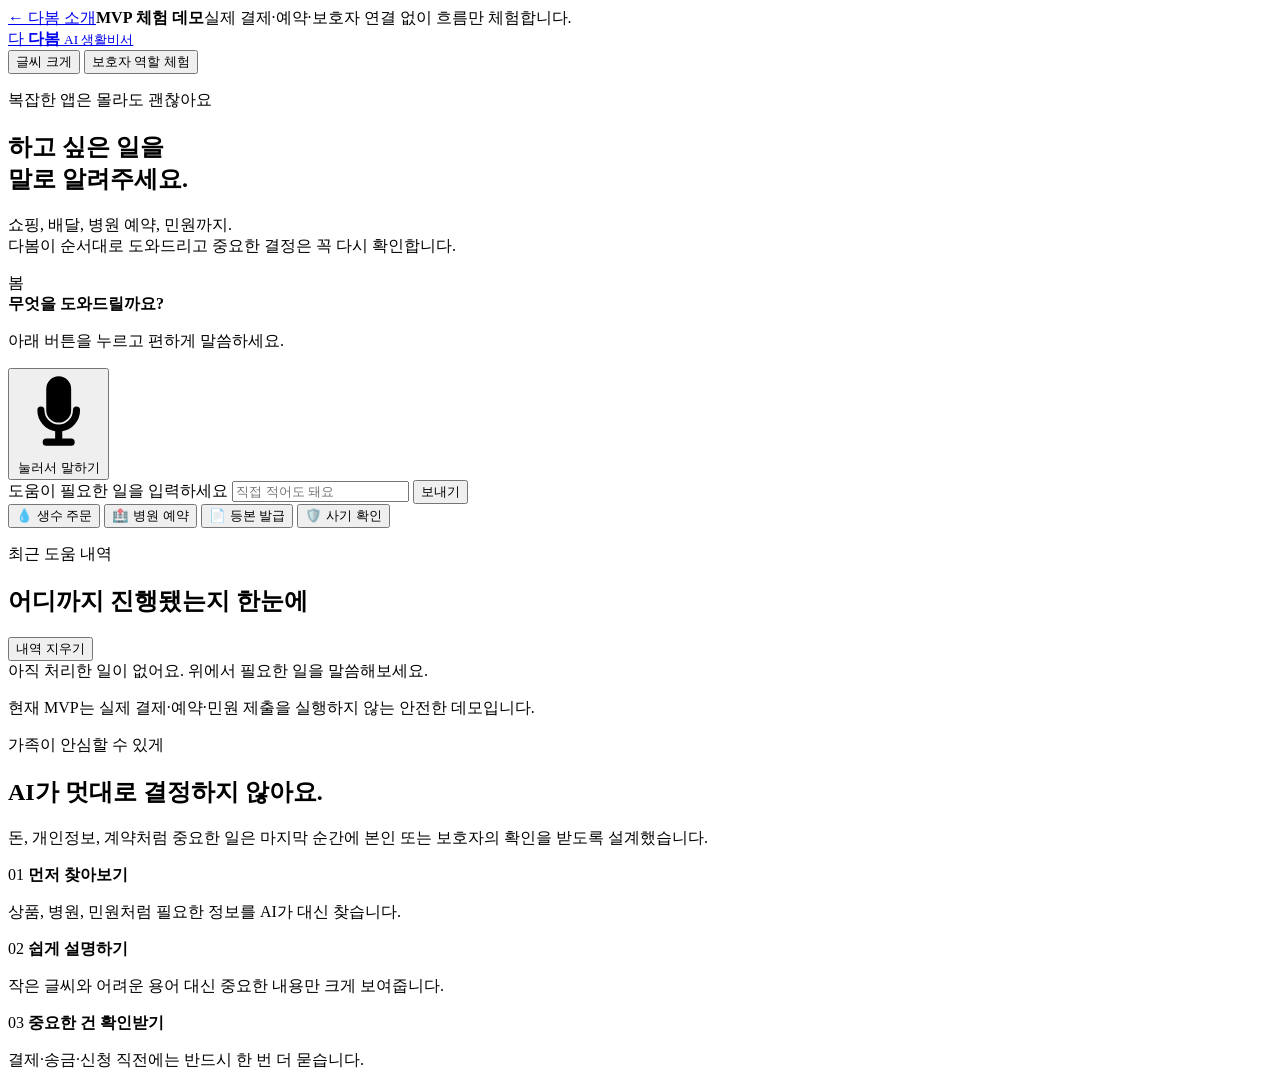
==== demo/index.html @ bb82bfc0 "Add interactive prototype demo page" ====
<!doctype html>
<html lang="ko">
  <head>
    <meta charset="UTF-8" />
    <meta name="viewport" content="width=device-width, initial-scale=1.0" />
    <meta name="theme-color" content="#f7f4ed" />
    <title>다봄 · MVP 체험 데모</title>
    <link rel="stylesheet" href="./styles.css" />
  </head>
  <body><aside class="demo-banner"><a href="../index.html" target="_top">← 다봄 소개</a><strong>MVP 체험 데모</strong><span>실제 결제·예약·보호자 연결 없이 흐름만 체험합니다.</span></aside>
    <div class="app-shell">
      <header class="topbar">
        <a class="brand" href="#" aria-label="다봄 홈">
          <span class="brand-mark" aria-hidden="true">다</span>
          <span>
            <strong>다봄</strong>
            <small>AI 생활비서</small>
          </span>
        </a>
        <div class="top-actions">
          <button class="text-button" id="fontToggle" type="button" aria-pressed="false">글씨 크게</button>
          <button class="guardian-pill" id="guardianButton" type="button">
            <span class="status-dot"></span>
            보호자 역할 체험
          </button>
        </div>
      </header>

      <main>
        <section class="hero" aria-labelledby="heroTitle">
          <div class="hero-copy">
            <p class="eyebrow">복잡한 앱은 몰라도 괜찮아요</p>
            <h1 id="heroTitle">하고 싶은 일을<br /><span>말로 알려주세요.</span></h1>
            <p class="hero-description">
              쇼핑, 배달, 병원 예약, 민원까지.<br />다봄이 순서대로 도와드리고 중요한 결정은 꼭 다시 확인합니다.
            </p>
          </div>

          <div class="assistant-card" id="assistantCard">
            <div class="assistant-status" aria-live="polite">
              <span class="assistant-avatar" aria-hidden="true">봄</span>
              <div>
                <strong id="assistantTitle">무엇을 도와드릴까요?</strong>
                <p id="assistantSubtitle">아래 버튼을 누르고 편하게 말씀하세요.</p>
              </div>
            </div>

            <button class="voice-button" id="voiceButton" type="button" aria-label="음성으로 요청하기">
              <svg viewBox="0 0 24 24" aria-hidden="true">
                <path d="M12 14.5a3.5 3.5 0 0 0 3.5-3.5V5a3.5 3.5 0 1 0-7 0v6a3.5 3.5 0 0 0 3.5 3.5Zm6-3.5a1 1 0 1 0-2 0 4 4 0 1 1-8 0 1 1 0 1 0-2 0 6 6 0 0 0 5 5.91V19H8.5a1 1 0 1 0 0 2h7a1 1 0 1 0 0-2H13v-2.09A6 6 0 0 0 18 11Z" />
              </svg>
              <span>눌러서 말하기</span>
            </button>

            <form class="request-form" id="requestForm">
              <label class="sr-only" for="requestInput">도움이 필요한 일을 입력하세요</label>
              <input id="requestInput" name="request" autocomplete="off" placeholder="직접 적어도 돼요" />
              <button type="submit">보내기</button>
            </form>

            <div class="quick-requests" aria-label="요청 예시">
              <button type="button" data-request="생수 한 박스 주문해줘">💧 생수 주문</button>
              <button type="button" data-request="내일 오전에 정형외과 예약하고 싶어">🏥 병원 예약</button>
              <button type="button" data-request="주민등록등본이 필요해">📄 등본 발급</button>
              <button type="button" data-request="이 문자가 사기인지 봐줘">🛡️ 사기 확인</button>
            </div>
          </div>
        </section>

        <section class="workflow-section" id="workflowSection" hidden aria-live="polite">
          <div class="section-heading">
            <div>
              <p class="eyebrow">지금 도와드리는 일</p>
              <h2 id="taskHeading">요청을 확인했어요</h2>
            </div>
            <span class="safety-badge" id="safetyBadge">안전 확인 중</span>
          </div>

          <div class="workflow-grid">
            <article class="task-card">
              <div class="task-icon" id="taskIcon">✓</div>
              <div>
                <p class="task-label" id="taskLabel">생활 요청</p>
                <h3 id="taskSummary">요청 내용을 정리하고 있어요.</h3>
                <p id="taskDetail">다봄이 필요한 단계를 안전하게 확인합니다.</p>
              </div>
            </article>

            <ol class="steps" id="stepsList"></ol>
          </div>

          <div class="action-panel" id="actionPanel">
            <div>
              <strong id="actionTitle">다음 단계로 진행할까요?</strong>
              <p id="actionDescription">실제 결제나 개인정보 변경 전에는 반드시 다시 확인합니다.</p>
            </div>
            <div class="action-buttons">
              <button class="secondary-button" id="cancelTask" type="button">그만하기</button>
              <button class="primary-button" id="continueTask" type="button">계속하기</button>
            </div>
          </div>
        </section>

        <section class="history-section" aria-labelledby="historyTitle">
          <div class="section-heading history-heading">
            <div>
              <p class="eyebrow">최근 도움 내역</p>
              <h2 id="historyTitle">어디까지 진행됐는지 한눈에</h2>
            </div>
            <button class="text-button" id="clearHistory" type="button">내역 지우기</button>
          </div>
          <div class="history-list" id="historyList">
            <div class="history-empty">아직 처리한 일이 없어요. 위에서 필요한 일을 말씀해보세요.</div>
          </div>
          <p class="demo-note">현재 MVP는 실제 결제·예약·민원 제출을 실행하지 않는 안전한 데모입니다.</p>
        </section>

        <section class="trust-section" aria-labelledby="trustTitle">
          <div class="trust-copy">
            <p class="eyebrow">가족이 안심할 수 있게</p>
            <h2 id="trustTitle">AI가 멋대로 결정하지 않아요.</h2>
            <p>돈, 개인정보, 계약처럼 중요한 일은 마지막 순간에 본인 또는 보호자의 확인을 받도록 설계했습니다.</p>
          </div>
          <div class="trust-cards">
            <article>
              <span>01</span>
              <strong>먼저 찾아보기</strong>
              <p>상품, 병원, 민원처럼 필요한 정보를 AI가 대신 찾습니다.</p>
            </article>
            <article>
              <span>02</span>
              <strong>쉽게 설명하기</strong>
              <p>작은 글씨와 어려운 용어 대신 중요한 내용만 크게 보여줍니다.</p>
            </article>
            <article>
              <span>03</span>
              <strong>중요한 건 확인받기</strong>
              <p>결제·송금·신청 직전에는 반드시 한 번 더 묻습니다.</p>
            </article>
          </div>
        </section>
      </main>
    </div>

    <div class="modal-backdrop" id="guardianModal" hidden>
      <section class="modal" role="dialog" aria-modal="true" aria-labelledby="modalTitle">
        <button class="modal-close" id="modalClose" type="button" aria-label="닫기">×</button>
        <div class="modal-icon" aria-hidden="true">👨‍👩‍👧</div>
        <p class="eyebrow">보호자 확인</p>
        <h2 id="modalTitle">중요한 단계라서 보호자에게 확인할게요.</h2>
        <p id="modalText">이 요청을 가족에게 보내 확인받습니다.</p>
        <div class="approval-box">
          <span>보낼 내용</span>
          <strong id="approvalRequest">요청 내용</strong>
        </div>
        <div id="requestApprovalActions">
          <button class="primary-button full" id="sendApproval" type="button">보호자에게 승인 요청 보내기</button>
          <button class="secondary-button full" id="selfConfirm" type="button">제가 직접 확인할게요</button>
        </div>
        <div class="guardian-review-actions" id="guardianReviewActions" hidden>
          <button class="secondary-button" id="guardianReject" type="button">거절하기</button>
          <button class="primary-button" id="guardianApprove" type="button">승인하기</button>
        </div>
      </section>
    </div>

    <div class="toast" id="toast" role="status" aria-live="polite"></div>
    <script type="module" src="./app.js"></script>
  </body>
</html>
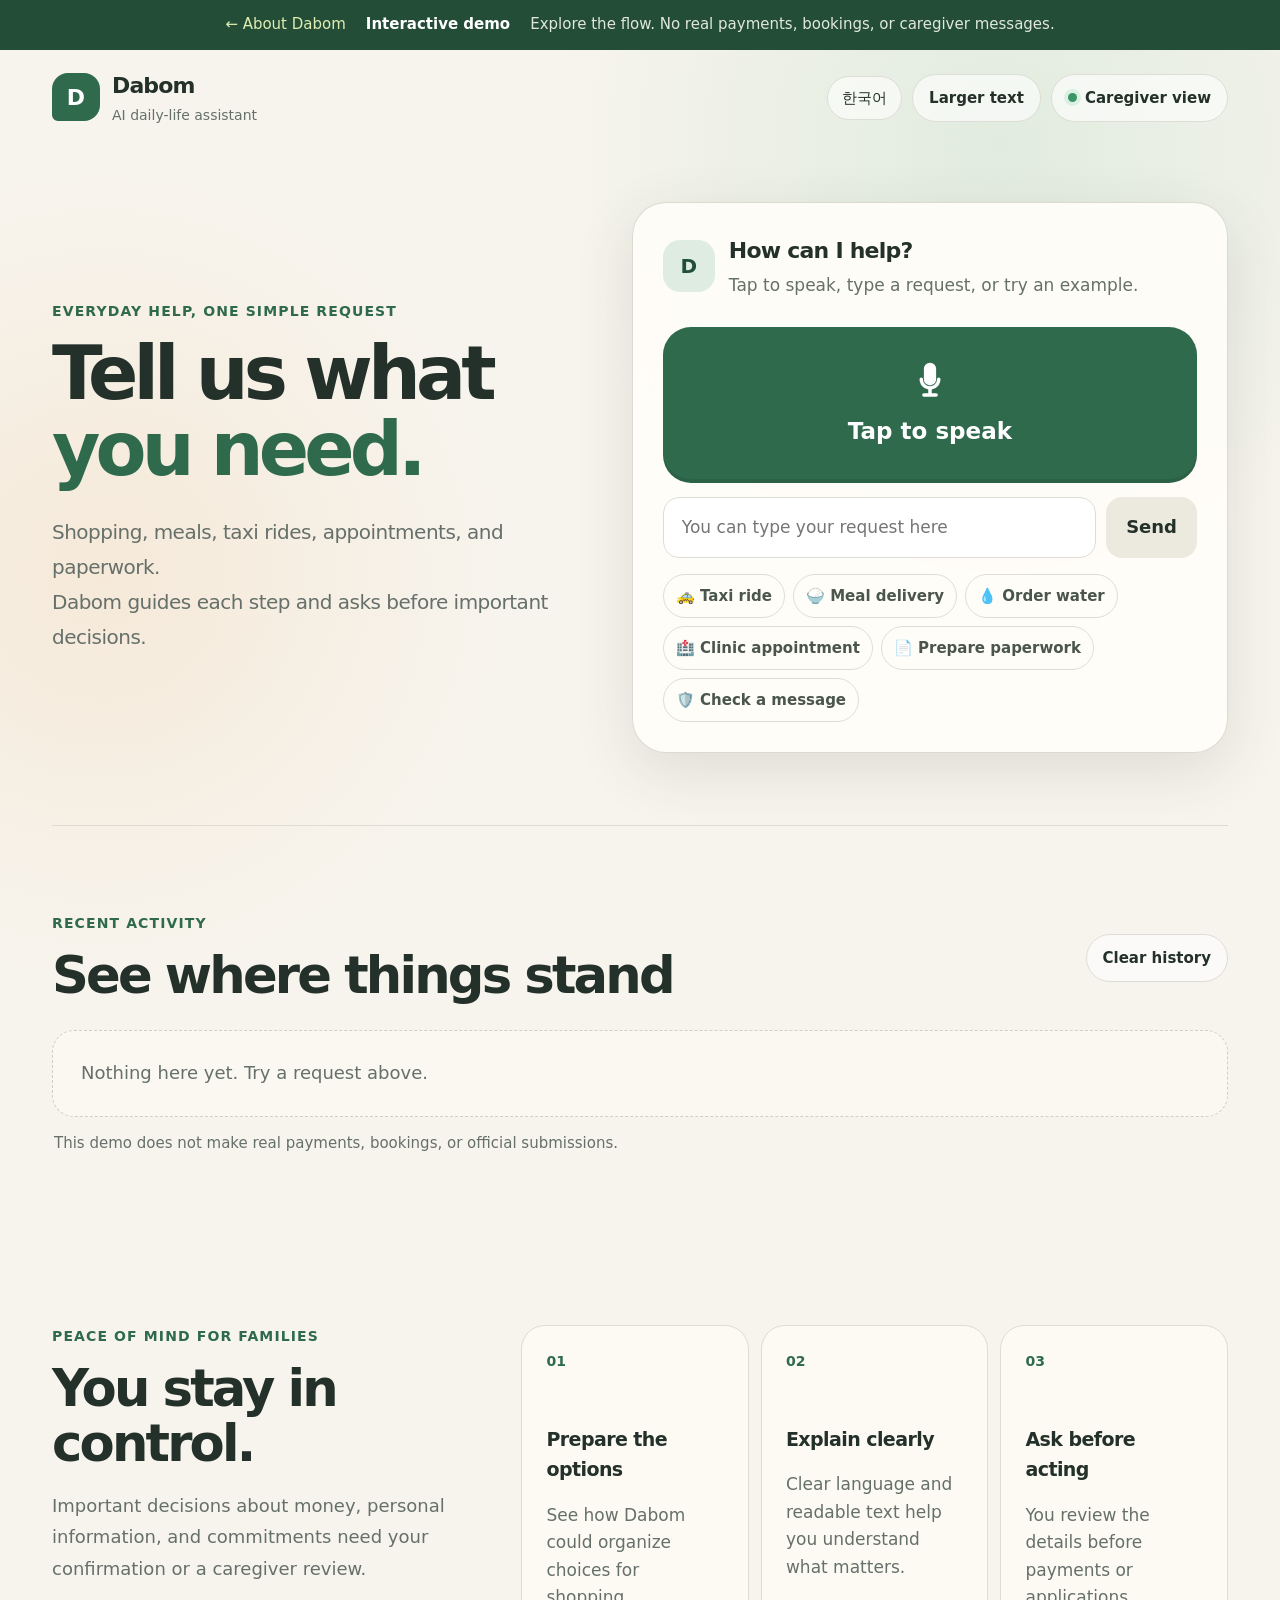
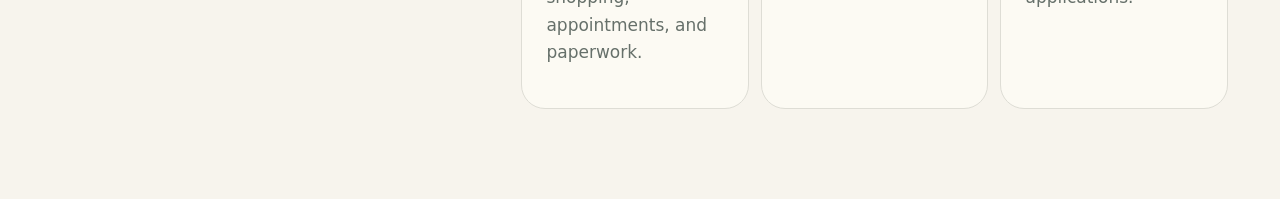
==== commit af564a0f: "Upgrade Dabom launch website, bilingual demos, and product brief" ====
--- a/demo/index.html
+++ b/demo/index.html
@@ -1,27 +1,27 @@
 <!doctype html>
-<html lang="ko">
+<html lang="en">
   <head>
     <meta charset="UTF-8" />
     <meta name="viewport" content="width=device-width, initial-scale=1.0" />
     <meta name="theme-color" content="#f7f4ed" />
-    <title>다봄 · MVP 체험 데모</title>
+    <title>Dabom · Interactive demo</title>
     <link rel="stylesheet" href="./styles.css" />
   </head>
-  <body><aside class="demo-banner"><a href="../index.html" target="_top">← 다봄 소개</a><strong>MVP 체험 데모</strong><span>실제 결제·예약·보호자 연결 없이 흐름만 체험합니다.</span></aside>
+  <body><aside class="demo-banner"><a href="../index.html" target="_top">← About Dabom</a><strong>Interactive demo</strong><span>Explore the flow. No real payments, bookings, or caregiver messages.</span></aside>
     <div class="app-shell">
       <header class="topbar">
-        <a class="brand" href="#" aria-label="다봄 홈">
-          <span class="brand-mark" aria-hidden="true">다</span>
+        <a class="brand" href="#" aria-label="Dabom home">
+          <span class="brand-mark" aria-hidden="true">D</span>
           <span>
-            <strong>다봄</strong>
-            <small>AI 생활비서</small>
+            <strong>Dabom</strong>
+            <small>AI daily-life assistant</small>
           </span>
         </a>
-        <div class="top-actions">
-          <button class="text-button" id="fontToggle" type="button" aria-pressed="false">글씨 크게</button>
+        <div class="top-actions"><a class="text-button language-switch" id="languageSwitch" href="./ko.html" lang="ko">한국어</a>
+          <button class="text-button" id="fontToggle" type="button" aria-pressed="false">Larger text</button>
           <button class="guardian-pill" id="guardianButton" type="button">
             <span class="status-dot"></span>
-            보호자 역할 체험
+            Caregiver view
           </button>
         </div>
       </header>
@@ -29,40 +29,40 @@
       <main>
         <section class="hero" aria-labelledby="heroTitle">
           <div class="hero-copy">
-            <p class="eyebrow">복잡한 앱은 몰라도 괜찮아요</p>
-            <h1 id="heroTitle">하고 싶은 일을<br /><span>말로 알려주세요.</span></h1>
+            <p class="eyebrow">EVERYDAY HELP, ONE SIMPLE REQUEST</p>
+            <h1 id="heroTitle">Tell us what<br /><span>you need.</span></h1>
             <p class="hero-description">
-              쇼핑, 배달, 병원 예약, 민원까지.<br />다봄이 순서대로 도와드리고 중요한 결정은 꼭 다시 확인합니다.
+              Shopping, meals, taxi rides, appointments, and paperwork.<br />Dabom guides each step and asks before important decisions.
             </p>
           </div>
 
           <div class="assistant-card" id="assistantCard">
             <div class="assistant-status" aria-live="polite">
-              <span class="assistant-avatar" aria-hidden="true">봄</span>
+              <span class="assistant-avatar" aria-hidden="true">D</span>
               <div>
-                <strong id="assistantTitle">무엇을 도와드릴까요?</strong>
-                <p id="assistantSubtitle">아래 버튼을 누르고 편하게 말씀하세요.</p>
+                <strong id="assistantTitle">How can I help?</strong>
+                <p id="assistantSubtitle">Tap to speak, type a request, or try an example.</p>
               </div>
             </div>
 
-            <button class="voice-button" id="voiceButton" type="button" aria-label="음성으로 요청하기">
+            <button class="voice-button" id="voiceButton" type="button" aria-label="Make a voice request">
               <svg viewBox="0 0 24 24" aria-hidden="true">
                 <path d="M12 14.5a3.5 3.5 0 0 0 3.5-3.5V5a3.5 3.5 0 1 0-7 0v6a3.5 3.5 0 0 0 3.5 3.5Zm6-3.5a1 1 0 1 0-2 0 4 4 0 1 1-8 0 1 1 0 1 0-2 0 6 6 0 0 0 5 5.91V19H8.5a1 1 0 1 0 0 2h7a1 1 0 1 0 0-2H13v-2.09A6 6 0 0 0 18 11Z" />
               </svg>
-              <span>눌러서 말하기</span>
+              <span>Tap to speak</span>
             </button>
 
             <form class="request-form" id="requestForm">
-              <label class="sr-only" for="requestInput">도움이 필요한 일을 입력하세요</label>
-              <input id="requestInput" name="request" autocomplete="off" placeholder="직접 적어도 돼요" />
-              <button type="submit">보내기</button>
+              <label class="sr-only" for="requestInput">Enter what you need help with</label>
+              <input id="requestInput" name="request" autocomplete="off" placeholder="You can type your request here" />
+              <button type="submit">Send</button>
             </form>
 
-            <div class="quick-requests" aria-label="요청 예시">
-              <button type="button" data-request="생수 한 박스 주문해줘">💧 생수 주문</button>
-              <button type="button" data-request="내일 오전에 정형외과 예약하고 싶어">🏥 병원 예약</button>
-              <button type="button" data-request="주민등록등본이 필요해">📄 등본 발급</button>
-              <button type="button" data-request="이 문자가 사기인지 봐줘">🛡️ 사기 확인</button>
+            <div class="quick-requests" aria-label="Example requests"><button type="button" data-request="Help me get a taxi to the hospital">🚕 Taxi ride</button><button type="button" data-request="Help me order dinner for delivery">🍚 Meal delivery</button>
+              <button type="button" data-request="Order a case of water">💧 Order water</button>
+              <button type="button" data-request="Help me book a clinic appointment tomorrow morning">🏥 Clinic appointment</button>
+              <button type="button" data-request="Help me prepare a residence certificate">📄 Prepare paperwork</button>
+              <button type="button" data-request="Check if this message is a scam">🛡️ Check a message</button>
             </div>
           </div>
         </section>
@@ -70,19 +70,19 @@
         <section class="workflow-section" id="workflowSection" hidden aria-live="polite">
           <div class="section-heading">
             <div>
-              <p class="eyebrow">지금 도와드리는 일</p>
-              <h2 id="taskHeading">요청을 확인했어요</h2>
+              <p class="eyebrow">YOUR CURRENT REQUEST</p>
+              <h2 id="taskHeading">Your request is ready</h2>
             </div>
-            <span class="safety-badge" id="safetyBadge">안전 확인 중</span>
+            <span class="safety-badge" id="safetyBadge">Checking the next step</span>
           </div>
 
           <div class="workflow-grid">
             <article class="task-card">
               <div class="task-icon" id="taskIcon">✓</div>
               <div>
-                <p class="task-label" id="taskLabel">생활 요청</p>
-                <h3 id="taskSummary">요청 내용을 정리하고 있어요.</h3>
-                <p id="taskDetail">다봄이 필요한 단계를 안전하게 확인합니다.</p>
+                <p class="task-label" id="taskLabel">Everyday request</p>
+                <h3 id="taskSummary">Preparing clear next steps.</h3>
+                <p id="taskDetail">Dabom checks the steps with you.</p>
               </div>
             </article>
 
@@ -91,12 +91,12 @@
 
           <div class="action-panel" id="actionPanel">
             <div>
-              <strong id="actionTitle">다음 단계로 진행할까요?</strong>
-              <p id="actionDescription">실제 결제나 개인정보 변경 전에는 반드시 다시 확인합니다.</p>
+              <strong id="actionTitle">Ready for the next step?</strong>
+              <p id="actionDescription">Payments and personal information changes always need confirmation.</p>
             </div>
             <div class="action-buttons">
-              <button class="secondary-button" id="cancelTask" type="button">그만하기</button>
-              <button class="primary-button" id="continueTask" type="button">계속하기</button>
+              <button class="secondary-button" id="cancelTask" type="button">Cancel</button>
+              <button class="primary-button" id="continueTask" type="button">Continue</button>
             </div>
           </div>
         </section>
@@ -104,38 +104,38 @@
         <section class="history-section" aria-labelledby="historyTitle">
           <div class="section-heading history-heading">
             <div>
-              <p class="eyebrow">최근 도움 내역</p>
-              <h2 id="historyTitle">어디까지 진행됐는지 한눈에</h2>
+              <p class="eyebrow">RECENT ACTIVITY</p>
+              <h2 id="historyTitle">See where things stand</h2>
             </div>
-            <button class="text-button" id="clearHistory" type="button">내역 지우기</button>
+            <button class="text-button" id="clearHistory" type="button">Clear history</button>
           </div>
           <div class="history-list" id="historyList">
-            <div class="history-empty">아직 처리한 일이 없어요. 위에서 필요한 일을 말씀해보세요.</div>
+            <div class="history-empty">Nothing here yet. Try a request above.</div>
           </div>
-          <p class="demo-note">현재 MVP는 실제 결제·예약·민원 제출을 실행하지 않는 안전한 데모입니다.</p>
+          <p class="demo-note">This demo does not make real payments, bookings, or official submissions.</p>
         </section>
 
         <section class="trust-section" aria-labelledby="trustTitle">
           <div class="trust-copy">
-            <p class="eyebrow">가족이 안심할 수 있게</p>
-            <h2 id="trustTitle">AI가 멋대로 결정하지 않아요.</h2>
-            <p>돈, 개인정보, 계약처럼 중요한 일은 마지막 순간에 본인 또는 보호자의 확인을 받도록 설계했습니다.</p>
+            <p class="eyebrow">PEACE OF MIND FOR FAMILIES</p>
+            <h2 id="trustTitle">You stay in control.</h2>
+            <p>Important decisions about money, personal information, and commitments need your confirmation or a caregiver review.</p>
           </div>
           <div class="trust-cards">
             <article>
               <span>01</span>
-              <strong>먼저 찾아보기</strong>
-              <p>상품, 병원, 민원처럼 필요한 정보를 AI가 대신 찾습니다.</p>
+              <strong>Prepare the options</strong>
+              <p>See how Dabom could organize choices for shopping, appointments, and paperwork.</p>
             </article>
             <article>
               <span>02</span>
-              <strong>쉽게 설명하기</strong>
-              <p>작은 글씨와 어려운 용어 대신 중요한 내용만 크게 보여줍니다.</p>
+              <strong>Explain clearly</strong>
+              <p>Clear language and readable text help you understand what matters.</p>
             </article>
             <article>
               <span>03</span>
-              <strong>중요한 건 확인받기</strong>
-              <p>결제·송금·신청 직전에는 반드시 한 번 더 묻습니다.</p>
+              <strong>Ask before acting</strong>
+              <p>You review the details before payments or applications.</p>
             </article>
           </div>
         </section>
@@ -144,22 +144,22 @@
 
     <div class="modal-backdrop" id="guardianModal" hidden>
       <section class="modal" role="dialog" aria-modal="true" aria-labelledby="modalTitle">
-        <button class="modal-close" id="modalClose" type="button" aria-label="닫기">×</button>
+        <button class="modal-close" id="modalClose" type="button" aria-label="Close">×</button>
         <div class="modal-icon" aria-hidden="true">👨‍👩‍👧</div>
-        <p class="eyebrow">보호자 확인</p>
-        <h2 id="modalTitle">중요한 단계라서 보호자에게 확인할게요.</h2>
-        <p id="modalText">이 요청을 가족에게 보내 확인받습니다.</p>
+        <p class="eyebrow">CAREGIVER REVIEW</p>
+        <h2 id="modalTitle">Let a caregiver review this step.</h2>
+        <p id="modalText">Try sharing this request with a caregiver in the demo.</p>
         <div class="approval-box">
-          <span>보낼 내용</span>
-          <strong id="approvalRequest">요청 내용</strong>
+          <span>Request to review</span>
+          <strong id="approvalRequest">Request details</strong>
         </div>
         <div id="requestApprovalActions">
-          <button class="primary-button full" id="sendApproval" type="button">보호자에게 승인 요청 보내기</button>
-          <button class="secondary-button full" id="selfConfirm" type="button">제가 직접 확인할게요</button>
+          <button class="primary-button full" id="sendApproval" type="button">Request caregiver approval</button>
+          <button class="secondary-button full" id="selfConfirm" type="button">I'll review it myself</button>
         </div>
         <div class="guardian-review-actions" id="guardianReviewActions" hidden>
-          <button class="secondary-button" id="guardianReject" type="button">거절하기</button>
-          <button class="primary-button" id="guardianApprove" type="button">승인하기</button>
+          <button class="secondary-button" id="guardianReject" type="button">Decline</button>
+          <button class="primary-button" id="guardianApprove" type="button">Approve</button>
         </div>
       </section>
     </div>
--- a/demo/styles.css
+++ b/demo/styles.css
@@ -0,0 +1,280 @@
+:root {
+  font-family: Pretendard, "Noto Sans KR", "Apple SD Gothic Neo", system-ui, sans-serif;
+  color: #24302a;
+  background: #f7f4ed;
+  font-synthesis: none;
+  --ink: #24302a;
+  --muted: #66706a;
+  --cream: #f7f4ed;
+  --paper: #fffdf8;
+  --green: #2f6a4c;
+  --green-dark: #214f39;
+  --green-soft: #dfece2;
+  --orange: #d97b45;
+  --line: #deddd5;
+  --shadow: 0 18px 60px rgba(55, 60, 47, 0.12);
+}
+
+* { box-sizing: border-box; }
+[hidden] { display: none !important; }
+
+html { scroll-behavior: smooth; }
+
+body {
+  margin: 0;
+  min-width: 320px;
+  min-height: 100vh;
+  background:
+    radial-gradient(circle at 78% 8%, rgba(216, 232, 217, 0.7), transparent 28rem),
+    radial-gradient(circle at 8% 32%, rgba(244, 222, 196, 0.5), transparent 25rem),
+    var(--cream);
+}
+
+button, input { font: inherit; }
+button { cursor: pointer; }
+
+.app-shell { max-width: 1240px; margin: 0 auto; padding: 0 32px 80px; }
+
+.topbar {
+  min-height: 96px;
+  display: flex;
+  align-items: center;
+  justify-content: space-between;
+  gap: 24px;
+}
+
+.brand { display: inline-flex; align-items: center; gap: 12px; color: inherit; text-decoration: none; }
+.brand-mark {
+  width: 48px;
+  height: 48px;
+  display: grid;
+  place-items: center;
+  border-radius: 16px 16px 16px 6px;
+  background: var(--green);
+  color: white;
+  font-size: 22px;
+  font-weight: 800;
+}
+.brand strong { display: block; font-size: 22px; letter-spacing: -0.04em; }
+.brand small { display: block; color: var(--muted); font-size: 12px; margin-top: 1px; }
+
+.top-actions { display: flex; align-items: center; gap: 10px; }
+.text-button, .guardian-pill {
+  border: 1px solid var(--line);
+  background: rgba(255,255,255,0.62);
+  color: var(--ink);
+  border-radius: 999px;
+  padding: 11px 16px;
+  font-weight: 700;
+}
+.guardian-pill { display: inline-flex; align-items: center; gap: 8px; }
+.status-dot { width: 9px; height: 9px; border-radius: 50%; background: #3b9567; box-shadow: 0 0 0 4px #daf0e2; }
+
+.hero {
+  min-height: 650px;
+  display: grid;
+  grid-template-columns: 0.92fr 1.08fr;
+  align-items: center;
+  gap: 72px;
+  padding: 56px 0 72px;
+}
+
+.eyebrow {
+  margin: 0 0 14px;
+  color: var(--green);
+  font-size: 14px;
+  font-weight: 800;
+  letter-spacing: 0.08em;
+}
+
+.hero h1 {
+  margin: 0;
+  font-size: clamp(52px, 5.8vw, 82px);
+  line-height: 1.03;
+  letter-spacing: -0.065em;
+  font-weight: 850;
+}
+.hero h1 span { color: var(--green); }
+.hero-description { margin: 26px 0 0; color: var(--muted); font-size: 20px; line-height: 1.75; letter-spacing: -0.025em; }
+
+.assistant-card {
+  background: rgba(255, 253, 248, 0.92);
+  border: 1px solid rgba(214, 214, 204, 0.9);
+  border-radius: 34px;
+  box-shadow: var(--shadow);
+  padding: 30px;
+  backdrop-filter: blur(18px);
+}
+.assistant-status { display: flex; align-items: center; gap: 14px; }
+.assistant-avatar {
+  width: 52px; height: 52px; display: grid; place-items: center; border-radius: 17px;
+  background: var(--green-soft); color: var(--green-dark); font-weight: 900; font-size: 20px;
+}
+.assistant-status strong { display: block; font-size: 22px; letter-spacing: -0.035em; }
+.assistant-status p { margin: 4px 0 0; color: var(--muted); font-size: 15px; }
+
+.voice-button {
+  width: 100%;
+  min-height: 156px;
+  margin-top: 28px;
+  border: 0;
+  border-radius: 28px;
+  background: var(--green);
+  color: white;
+  display: flex;
+  flex-direction: column;
+  align-items: center;
+  justify-content: center;
+  gap: 11px;
+  box-shadow: inset 0 -4px 0 rgba(0,0,0,0.08);
+  transition: transform .18s ease, background .18s ease;
+}
+.voice-button:hover { transform: translateY(-2px); background: var(--green-dark); }
+.voice-button.listening { background: var(--orange); animation: pulse 1.4s ease-in-out infinite; }
+.voice-button svg { width: 42px; height: 42px; fill: currentColor; }
+.voice-button span { font-size: 23px; font-weight: 800; }
+@keyframes pulse { 50% { transform: scale(0.985); } }
+
+.request-form { display: grid; grid-template-columns: 1fr auto; gap: 10px; margin-top: 14px; }
+.request-form input {
+  width: 100%; min-width: 0; border: 1px solid var(--line); border-radius: 16px; padding: 16px 18px;
+  background: white; color: var(--ink); outline: none; font-size: 17px;
+}
+.request-form input:focus { border-color: var(--green); box-shadow: 0 0 0 3px rgba(47,106,76,.12); }
+.request-form button { border: 0; border-radius: 16px; background: #ece9df; color: var(--ink); padding: 0 20px; font-weight: 800; }
+
+.quick-requests { display: flex; flex-wrap: wrap; gap: 8px; margin-top: 16px; }
+.quick-requests button { border: 1px solid var(--line); background: transparent; border-radius: 999px; padding: 9px 12px; color: #4a554e; font-size: 13px; font-weight: 700; }
+.quick-requests button:hover { background: #f2efe7; }
+
+.workflow-section { padding: 84px 0 80px; border-top: 1px solid var(--line); }
+.section-heading { display: flex; align-items: end; justify-content: space-between; gap: 20px; margin-bottom: 26px; }
+.section-heading h2, .trust-copy h2 { margin: 0; font-size: clamp(34px, 4vw, 52px); letter-spacing: -0.055em; line-height: 1.08; }
+.safety-badge { background: var(--green-soft); color: var(--green-dark); border-radius: 999px; padding: 10px 14px; font-size: 13px; font-weight: 800; }
+
+.workflow-grid { display: grid; grid-template-columns: .9fr 1.1fr; gap: 20px; }
+.task-card, .steps, .action-panel { background: rgba(255,253,248,.82); border: 1px solid var(--line); border-radius: 26px; }
+.task-card { padding: 30px; display: flex; gap: 18px; align-items: flex-start; }
+.task-icon { flex: 0 0 auto; width: 54px; height: 54px; display: grid; place-items: center; border-radius: 18px; background: var(--green-soft); color: var(--green-dark); font-size: 24px; }
+.task-label { margin: 0 0 7px; color: var(--green); font-size: 13px; font-weight: 800; }
+.task-card h3 { margin: 0; font-size: 26px; letter-spacing: -0.04em; line-height: 1.25; }
+.task-card div > p:last-child { color: var(--muted); line-height: 1.65; margin: 13px 0 0; }
+
+.steps { list-style: none; margin: 0; padding: 16px 26px; counter-reset: step; }
+.steps li { counter-increment: step; display: grid; grid-template-columns: 38px 1fr auto; align-items: center; gap: 14px; padding: 18px 0; border-bottom: 1px solid var(--line); }
+.steps li:last-child { border-bottom: 0; }
+.steps li::before { content: counter(step); width: 32px; height: 32px; display: grid; place-items: center; border-radius: 50%; background: #efeee7; font-weight: 850; }
+.steps strong { font-size: 17px; }
+.steps span { color: var(--muted); font-size: 13px; }
+.steps .done::before { content: '✓'; background: var(--green-soft); color: var(--green-dark); }
+
+.action-panel { margin-top: 20px; padding: 24px 28px; display: flex; align-items: center; justify-content: space-between; gap: 24px; }
+.action-panel strong { display: block; font-size: 20px; }
+.action-panel p { margin: 5px 0 0; color: var(--muted); }
+.action-buttons { display: flex; gap: 8px; flex-shrink: 0; }
+.primary-button, .secondary-button { min-height: 48px; border-radius: 14px; padding: 0 20px; font-weight: 850; border: 0; }
+.primary-button { background: var(--green); color: white; }
+.secondary-button { background: #ece9df; color: var(--ink); }
+.full { width: 100%; margin-top: 9px; }
+
+.history-section { padding: 86px 0 74px; border-top: 1px solid var(--line); }
+.history-heading { align-items: center; }
+.history-heading h2 { margin: 0; font-size: clamp(34px, 4vw, 52px); letter-spacing: -0.055em; line-height: 1.08; }
+.history-list { display: grid; gap: 10px; margin-top: 24px; }
+.history-empty { padding: 28px; border: 1px dashed #cfcfc5; border-radius: 22px; color: var(--muted); background: rgba(255,253,248,.42); }
+.history-item { display: grid; grid-template-columns: auto 1fr auto; align-items: center; gap: 16px; padding: 19px 22px; border: 1px solid var(--line); border-radius: 20px; background: rgba(255,253,248,.76); }
+.history-icon { width: 46px; height: 46px; display: grid; place-items: center; border-radius: 15px; background: var(--green-soft); font-size: 21px; }
+.history-item strong { display: block; font-size: 17px; letter-spacing: -0.025em; }
+.history-item p { margin: 4px 0 0; color: var(--muted); font-size: 13px; }
+.history-status { border-radius: 999px; padding: 8px 11px; background: #ece9df; color: #4c554f; font-size: 12px; font-weight: 850; white-space: nowrap; }
+.history-status.pending { background: #fff0d9; color: #84531c; }
+.history-status.approved { background: var(--green-soft); color: var(--green-dark); }
+.history-status.rejected { background: #f5e2df; color: #8a3d35; }
+.demo-note { margin: 14px 2px 0; color: var(--muted); font-size: 13px; }
+
+.trust-section { padding: 96px 0 10px; display: grid; grid-template-columns: .72fr 1.28fr; gap: 72px; align-items: start; }
+.trust-copy > p:last-child { color: var(--muted); line-height: 1.75; font-size: 18px; }
+.trust-cards { display: grid; grid-template-columns: repeat(3, 1fr); gap: 12px; }
+.trust-cards article { min-height: 240px; padding: 24px; border: 1px solid var(--line); border-radius: 24px; background: rgba(255,253,248,.65); }
+.trust-cards span { display: block; color: var(--green); font-size: 12px; font-weight: 900; margin-bottom: 52px; }
+.trust-cards strong { display: block; font-size: 19px; letter-spacing: -0.03em; }
+.trust-cards p { color: var(--muted); line-height: 1.62; font-size: 14px; }
+
+.modal-backdrop { position: fixed; inset: 0; z-index: 50; display: grid; place-items: center; padding: 24px; background: rgba(20,29,24,.5); backdrop-filter: blur(8px); }
+.modal-backdrop[hidden] { display: none; }
+.modal { position: relative; width: min(520px, 100%); max-height: calc(100dvh - 48px); overflow-y: auto; background: var(--paper); border-radius: 30px; padding: 34px; box-shadow: 0 28px 90px rgba(20,30,25,.25); }
+.modal-close { position: absolute; right: 18px; top: 15px; width: 38px; height: 38px; border: 0; background: transparent; color: var(--muted); font-size: 28px; }
+.modal-icon { font-size: 42px; margin-bottom: 18px; }
+.modal h2 { margin: 0; font-size: 30px; line-height: 1.25; letter-spacing: -0.045em; }
+.modal > p:not(.eyebrow) { color: var(--muted); line-height: 1.65; }
+.approval-box { margin: 20px 0 16px; padding: 18px; border-radius: 18px; background: #f2efe7; }
+.approval-box span { display: block; color: var(--muted); font-size: 12px; margin-bottom: 5px; }
+.approval-box strong { font-size: 18px; }
+.guardian-review-actions { display: grid; grid-template-columns: 1fr 1fr; gap: 9px; margin-top: 9px; }
+.guardian-review-actions .primary-button, .guardian-review-actions .secondary-button { width: 100%; }
+
+.toast { position: fixed; left: 50%; bottom: 28px; transform: translate(-50%, 20px); opacity: 0; pointer-events: none; background: #223029; color: white; padding: 14px 18px; border-radius: 999px; font-weight: 750; transition: .22s ease; z-index: 80; }
+.toast.show { opacity: 1; transform: translate(-50%,0); }
+.sr-only { position: absolute; width: 1px; height: 1px; padding: 0; margin: -1px; overflow: hidden; clip: rect(0,0,0,0); white-space: nowrap; border: 0; }
+
+body.large-text { font-size: 112%; }
+body.large-text .hero-description { font-size: 23px; }
+body.large-text .request-form input { font-size: 20px; }
+
+@media (max-width: 900px) {
+  .app-shell { padding: 0 20px 56px; }
+  .topbar { min-height: 80px; }
+  .hero { grid-template-columns: 1fr; gap: 38px; padding-top: 48px; }
+  .hero-copy { text-align: center; }
+  .hero-description { font-size: 18px; }
+  .workflow-grid, .trust-section { grid-template-columns: 1fr; }
+  .trust-section { gap: 30px; }
+  .trust-cards { grid-template-columns: repeat(3, 1fr); }
+}
+
+@media (max-width: 620px) {
+  .topbar { flex-wrap: wrap; padding: 16px 0; gap: 14px; }
+  .top-actions { margin-left: auto; }
+  .top-actions .text-button { padding: 9px 11px; font-size: 12px; }
+  .guardian-pill { padding: 9px 11px; font-size: 12px; }
+  .hero { min-height: auto; padding-top: 34px; }
+  .hero h1 { font-size: clamp(46px, 14vw, 64px); }
+  .hero-description br { display: none; }
+  .assistant-card { padding: 20px; border-radius: 26px; }
+  .voice-button { min-height: 138px; }
+  .request-form { grid-template-columns: 1fr; }
+  .request-form button { min-height: 48px; }
+  .section-heading { align-items: flex-start; flex-direction: column; }
+  .action-panel { align-items: stretch; flex-direction: column; }
+  .action-buttons { display: grid; grid-template-columns: 1fr 1fr; }
+  .history-item { grid-template-columns: auto 1fr; }
+  .history-status { grid-column: 2; justify-self: start; }
+  .trust-cards { grid-template-columns: 1fr; }
+  .trust-cards article { min-height: 170px; }
+  .trust-cards span { margin-bottom: 28px; }
+}
+
+.demo-banner{display:flex;align-items:center;justify-content:center;gap:20px;flex-wrap:wrap;padding:12px 22px;background:#244d38;color:#fff;font-size:12px;line-height:1.7}.demo-banner a{color:#dfedb2;text-decoration:none}.demo-banner strong{font-size:13px}.demo-banner span{color:#e0e8db}@media(max-width:600px){.demo-banner{gap:8px 18px}.demo-banner span{width:100%;text-align:center;font-size:11px}}
+
+
+/* Both language variants use the same accessible sizing. */
+body{font-size:18px;line-height:1.6}
+a:focus-visible,button:focus-visible,input:focus-visible{outline:3px solid var(--green);outline-offset:4px}
+.brand small{font-size:14px}.text-button,.guardian-pill{font-size:15px;min-height:44px}
+.top-actions{flex-wrap:wrap}.language-switch{display:inline-flex;align-items:center;text-decoration:none;border-radius:999px;padding:9px 14px}
+.assistant-status p{font-size:17px}.quick-requests button{font-size:15px;min-height:44px}
+.task-label,.safety-badge{font-size:15px}.steps strong{font-size:18px}.steps span{font-size:14px}
+.primary-button,.secondary-button{font-size:16px;white-space:normal;padding:10px 20px}
+.history-item strong{font-size:19px}.history-item p,.history-status,.demo-note{font-size:15px}
+.trust-cards p{font-size:17px}.trust-cards span{font-size:14px}.approval-box span{font-size:15px}
+.demo-banner,.demo-banner strong{font-size:15px}.eyebrow{font-size:14px}
+.toast{max-width:calc(100vw - 32px);width:max-content;white-space:normal;text-align:center;border-radius:16px}
+body.large-text .task-card p,body.large-text .steps strong,body.large-text .history-item strong{font-size:21px}
+@media(max-width:620px){
+ .top-actions{width:100%;margin-left:0}.top-actions .text-button,.guardian-pill{font-size:14px;min-height:44px}
+ .brand strong{font-size:25px}.hero-description{font-size:20px}.steps{padding:12px 18px}
+ .steps li{grid-template-columns:32px 1fr;gap:10px}.steps span{grid-column:2}
+ .task-card{padding:22px;gap:12px}.task-icon{width:44px;height:44px}
+ .action-buttons{grid-template-columns:1fr}.demo-banner span{font-size:14px}
+ .trust-cards p{font-size:17px}.assistant-status strong{font-size:22px}
+}
